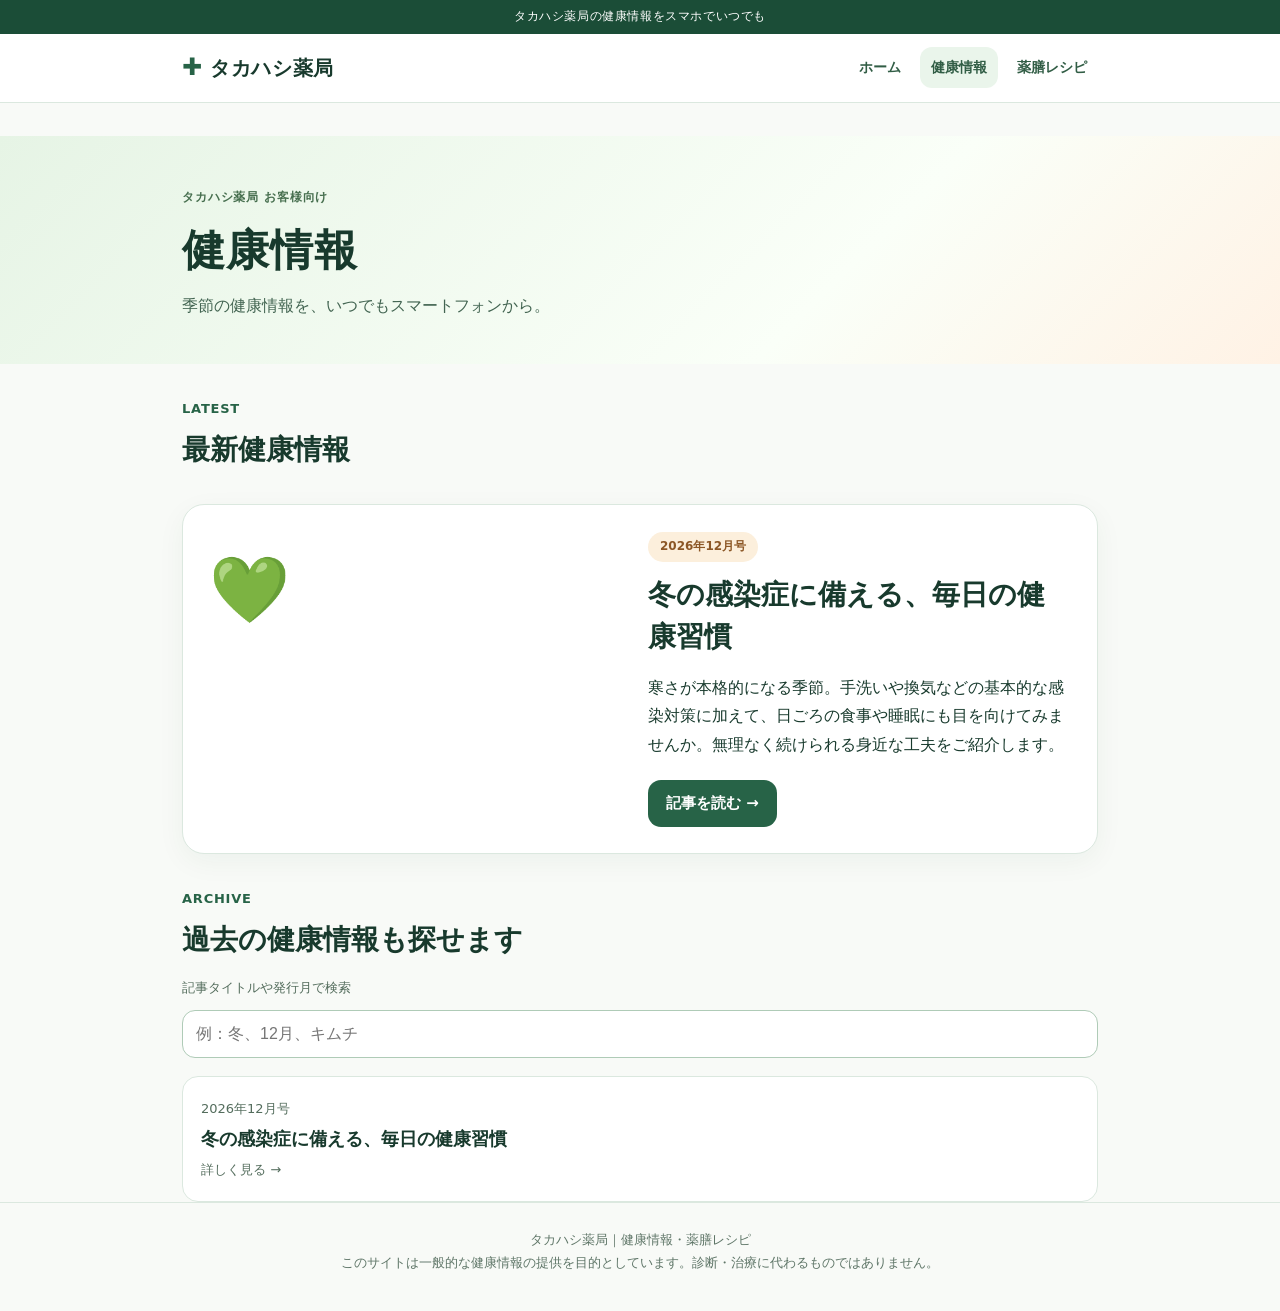
==== docs/health/index.html @ 2553d455 "Add files via upload" ====
<!DOCTYPE html><html lang="ja"><head><meta charset="utf-8"><meta name="viewport" content="width=device-width, initial-scale=1"><meta name="theme-color" content="#1b4d37"><meta name="description" content="健康情報"><title>健康情報 | タカハシ薬局</title><link rel="stylesheet" href="../assets/style.css"></head>
<body><div class="ribbon">タカハシ薬局の健康情報をスマホでいつでも</div><header><div class="wrap head"><a class="brand" href="../index.html"><em>✚</em> タカハシ薬局</a><nav aria-label="メインメニュー"><a href="../index.html" >ホーム</a><a href="../health/" aria-current=page>健康情報</a><a href="../recipes/" >薬膳レシピ</a></nav></div></header>
<section class="hero"><div class="wrap"><span class="tag">タカハシ薬局 お客様向け</span><h1>健康情報</h1><p class="lead">季節の健康情報を、いつでもスマートフォンから。</p></div></section><main class="wrap"><section><p class="sectionlabel">LATEST</p><h2>最新健康情報</h2><section class="card"><div class="grid"><div><div style="font-size:65px">💚</div></div><div><span class="issue">2026年12月号</span><h2 style="margin-top:12px">冬の感染症に備える、毎日の健康習慣</h2><p>寒さが本格的になる季節。手洗いや換気などの基本的な感染対策に加えて、日ごろの食事や睡眠にも目を向けてみませんか。無理なく続けられる身近な工夫をご紹介します。</p><div class="cta"><a class="btn" href="winter-health-202612.html">記事を読む →</a></div></div></div></section></section><section><p class="sectionlabel">ARCHIVE</p><h2>過去の健康情報も探せます</h2><label for="search" class="small muted">記事タイトルや発行月で検索</label><input id="search" class="search" data-filter type="search" placeholder="例：冬、12月、キムチ" autocomplete="off"><div class="article-list"><a data-search="2026年12月号 冬の感染症に備える、毎日の健康習慣 寒さが本格的になる季節。手洗いや換気などの基本的な感染対策に加えて、日ごろの食事や睡眠にも目を向けてみませんか。無理なく続けられる身近な工夫をご紹介します。" href="winter-health-202612.html"><span class="small">2026年12月号</span><strong>冬の感染症に備える、毎日の健康習慣</strong><span class="small">詳しく見る →</span></a></div></section></main>
<footer class="footer"><div class="wrap">タカハシ薬局｜健康情報・薬膳レシピ<br>このサイトは一般的な健康情報の提供を目的としています。診断・治療に代わるものではありません。</div></footer><div class="mobilebar" aria-label="スマホメニュー"><a href="../index.html"><span>🏠</span>ホーム</a><a href="../health/"><span>💚</span>健康情報</a><a href="../recipes/"><span>🥣</span>薬膳レシピ</a></div>
<script>document.querySelectorAll('[data-filter]').forEach(input=>input.addEventListener('input',()=>{const q=input.value.trim().toLowerCase();document.querySelectorAll('[data-search]').forEach(card=>{card.hidden=!card.dataset.search.toLowerCase().includes(q)})}));</script>
</body></html>
---- docs/assets/style.css ----
:root{--ink:#183a2d;--leaf:#276347;--mint:#e9f4ec;--border:#dbe8df;--cream:#fffdf6;--orange:#e89342;--muted:#546d5d;--shade:#f6faf6}
*{box-sizing:border-box}html{scroll-behavior:smooth}body{margin:0;background:#f8faf7;color:var(--ink);font-family:system-ui,-apple-system,"Hiragino Kaku Gothic ProN","Yu Gothic",Meiryo,sans-serif;line-height:1.8;font-size:16px}
a{color:var(--leaf)}a:focus-visible,button:focus-visible,input:focus-visible{outline:3px solid #e3a33c;outline-offset:3px} .wrap{max-width:960px;margin:auto;padding:0 22px}
.ribbon{text-align:center;background:#1b4d37;color:white;padding:6px;font-size:12px;letter-spacing:.05em}
header{background:white;border-bottom:1px solid var(--border);position:sticky;top:0;z-index:5}
.head{display:flex;justify-content:space-between;align-items:center;min-height:68px;gap:10px} .brand{font-size:20px;font-weight:900;color:var(--ink);text-decoration:none;white-space:nowrap;letter-spacing:.03em} .brand em{font-size:24px;font-style:normal;color:var(--leaf)} nav{display:flex;gap:8px;align-items:center}
nav a{padding:8px 11px;border-radius:12px;text-decoration:none;font-size:14px;font-weight:800;color:#315d45}nav a[aria-current=page],nav a:hover{background:#eaf5eb}
.hero{background:linear-gradient(135deg,#e6f4e5,#fafff8 65%,#fff2e5);padding:46px 0 43px}.tag{display:inline-block;font-size:12px;font-weight:900;color:#476f4f;letter-spacing:.07em}
h1{font-size:clamp(29px,5vw,43px);line-height:1.45;letter-spacing:.02em;margin:9px 0 10px}h2{font-size:clamp(21px,3.5vw,28px);line-height:1.5;margin:0 0 12px}h3{font-size:19px;line-height:1.5;margin:0 0 9px}.lead{font-size:16px;color:#426451;max-width:700px;margin:7px 0 0}
main{padding-bottom:55px}section{margin:33px 0 0}.card{background:white;border:1px solid var(--border);border-radius:22px;box-shadow:0 8px 28px rgba(25,69,43,.05);padding:26px}.muted{color:var(--muted)}.small{font-size:13px}.issue{border-radius:999px;background:#fcefdc;color:#8c5726;display:inline-block;padding:4px 12px;font-weight:800;font-size:12px}
.grid{display:grid;grid-template-columns:repeat(2,minmax(0,1fr));gap:16px}.btn{display:inline-flex;align-items:center;justify-content:center;gap:8px;min-height:46px;border-radius:13px;padding:10px 18px;background:var(--leaf);color:#fff;text-decoration:none;font-weight:800;border:0;cursor:pointer;font-size:15px}.btn.light{background:#ebf4ec;color:var(--leaf)}.cta{display:flex;flex-wrap:wrap;gap:10px;margin-top:20px}
.feature{display:grid;gap:15px}.feature .label{font-size:37px}.feature a{text-decoration:none}.feature h2{margin:4px 0}.feature p{margin:0;color:var(--muted)}
.sectionlabel{color:var(--leaf);font-weight:900;letter-spacing:.06em;font-size:13px;margin:0 0 9px}.mini{border:1px solid var(--border);border-radius:15px;padding:16px;background:#fff}.cols3{display:grid;grid-template-columns:repeat(3,minmax(0,1fr));gap:11px}.topic{font-weight:850;margin-bottom:7px}.topic p{font-size:14px;color:#496657;margin:0}.emblem{width:46px;height:46px;border-radius:13px;background:var(--mint);display:grid;place-items:center;font-size:24px;margin-bottom:12px}
.info{padding:17px 19px;border-radius:15px;background:#ecf6ec;border:1px solid #d9ead6}.info p{margin:0} .info.orange{background:#fff5e9;border-color:#f4dfc1}
.foods{display:flex;flex-wrap:wrap;gap:9px}.food{background:#f5f9f1;border:1px solid #e4ede1;padding:8px 12px;border-radius:12px;font-size:14px}.article p{line-height:1.95}.article-sub{font-weight:900;font-size:21px;margin:28px 0 12px;border-left:5px solid #87b98b;padding-left:12px}.source-list{padding-left:18px;word-break:break-all;font-size:13px}.source-list li{margin:8px 0}
.article-list{display:grid;gap:12px}.article-list a{display:block;border:1px solid var(--border);border-radius:16px;text-decoration:none;background:#fff;padding:17px 18px;color:var(--ink)}.article-list a:hover{border-color:#90be9b}.article-list strong{display:block;font-size:18px}.article-list .small{color:var(--muted)}.search{display:block;width:100%;font-size:16px;border:1px solid #afcbb7;background:#fff;padding:13px;border-radius:13px;margin:8px 0 18px;min-height:48px}
.recipe-layout{display:grid;grid-template-columns:.8fr 1.2fr;gap:23px}.recipe-photo{width:100%;border-radius:17px;display:block;object-fit:cover;border:1px solid var(--border)}.ingredients{padding:0;list-style:none}.ingredients li{padding:9px 0;display:flex;justify-content:space-between;gap:8px;border-bottom:1px dotted #cfddd1}.ingredients label{display:flex;align-items:center;gap:9px;cursor:pointer}.ingredients input{width:19px;height:19px;accent-color:var(--leaf)}.ingredients li:has(input:checked) span{text-decoration:line-through;color:#8d9c93}.ingredients strong{white-space:nowrap}.steps{padding-left:27px}.steps li{padding:7px 0 7px 5px}.steps li::marker{font-weight:900;color:var(--leaf)}
.recipe-card-img{width:100%;height:180px;object-fit:cover;border-radius:13px}.footer{padding:25px 0 36px;border-top:1px solid var(--border);color:#5f7668;text-align:center;font-size:13px}.print{margin-top:12px}
.mobilebar{display:none}
@media(max-width:690px){header{position:relative}body{font-size:15px;line-height:1.82;padding-bottom:76px}.wrap{padding:0 16px}.head{min-height:64px}.brand{font-size:17px}.brand em{font-size:20px}nav{gap:1px}nav a{padding:7px 5px;font-size:11px}.hero{padding:31px 0 27px}h1{font-size:29px;line-height:1.52}.lead{font-size:14px}.grid,.cols3,.recipe-layout{grid-template-columns:1fr}.card{padding:19px;border-radius:18px}.cta{display:grid;grid-template-columns:1fr;gap:9px}.btn{min-height:49px}.recipe-photo{max-height:260px}.mobilebar{display:grid;grid-template-columns:repeat(3,1fr);position:fixed;z-index:10;bottom:0;left:0;right:0;padding:5px 7px calc(5px + env(safe-area-inset-bottom,0px));background:#fff;border-top:1px solid #d8e6da;box-shadow:0 -4px 18px #123e2410}.mobilebar a{text-decoration:none;color:#315e46;display:grid;justify-content:center;justify-items:center;font-size:12px;font-weight:800;min-height:52px}.mobilebar span{font-size:23px;line-height:1.2}.footer{padding:25px 0 20px}.article-sub{font-size:19px}}@media print{header,.ribbon,.mobilebar,.cta,.search,.footer{display:none!important}body{background:white;padding:0}.card{box-shadow:none}}

.article-list [hidden]{display:none!important}
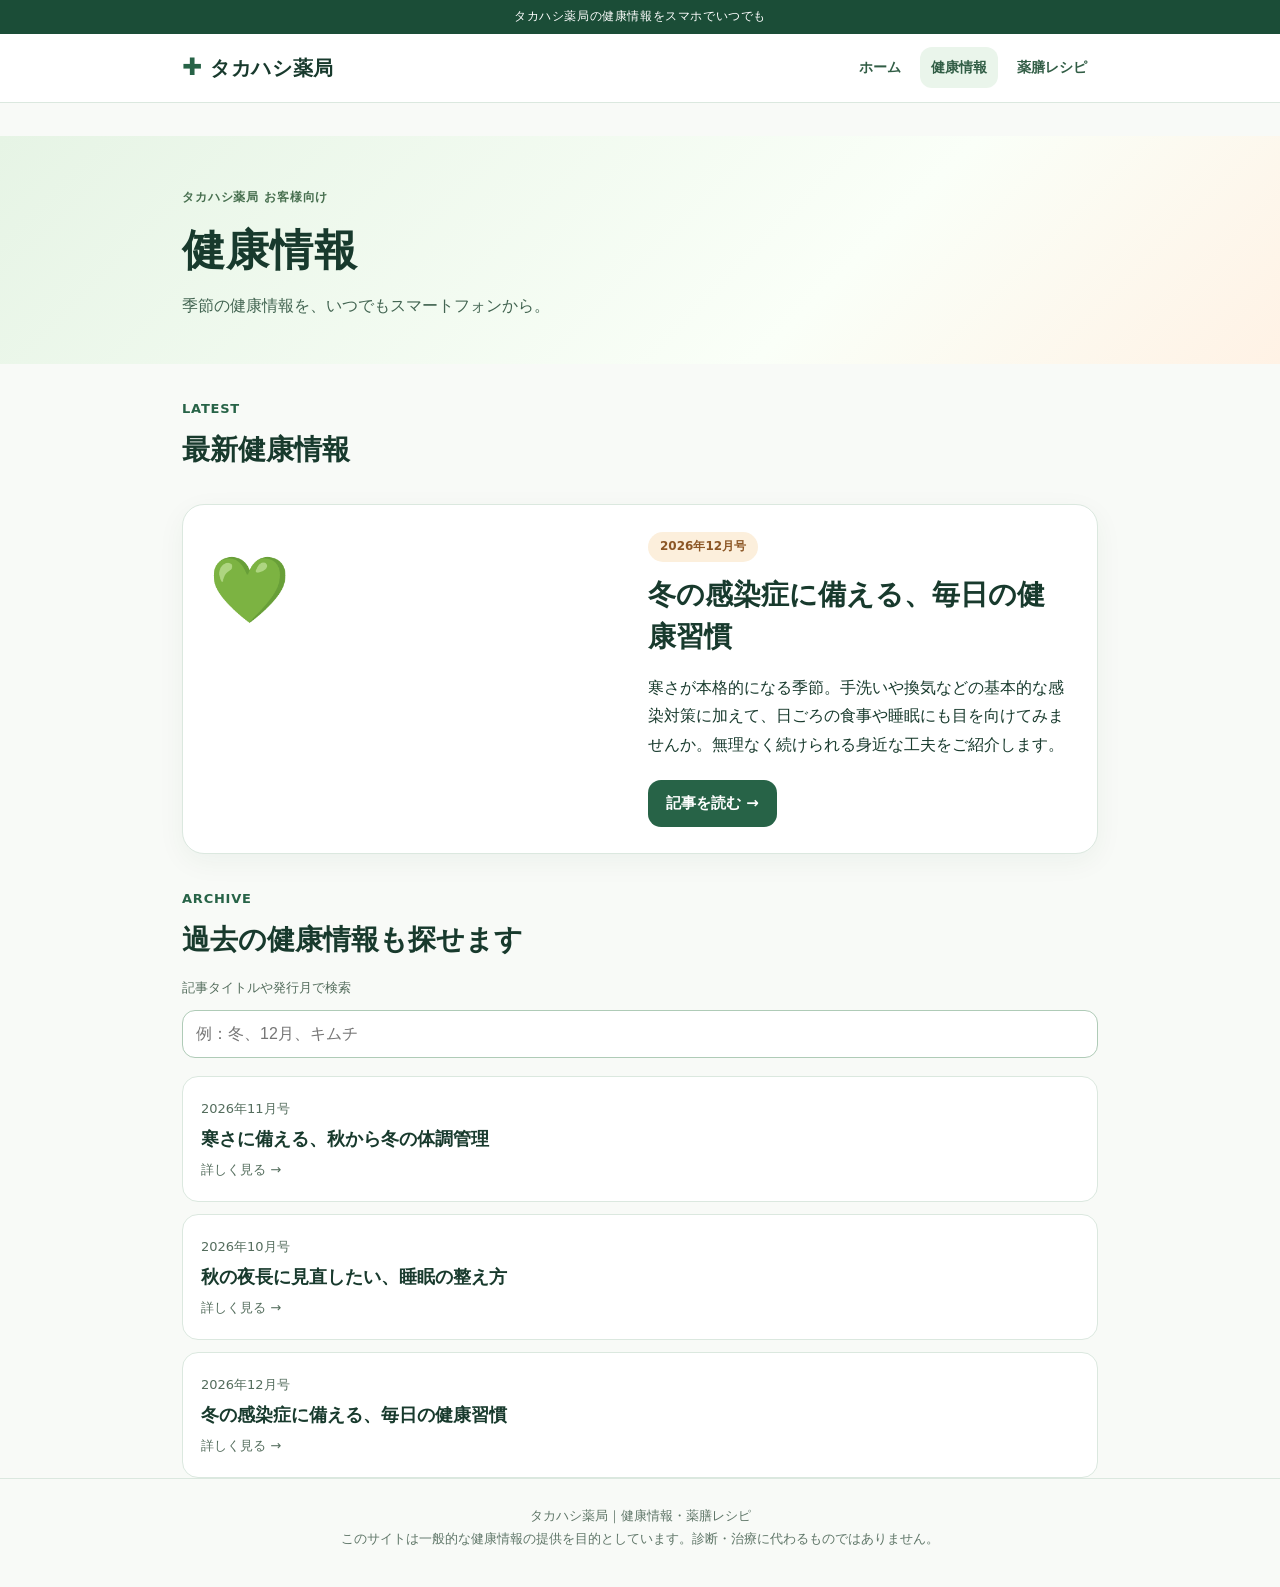
==== commit 02d227e3: "Publish October and November 2026 health articles in archive" ====
--- a/docs/health/index.html
+++ b/docs/health/index.html
@@ -1,6 +1,6 @@
 <!DOCTYPE html><html lang="ja"><head><meta charset="utf-8"><meta name="viewport" content="width=device-width, initial-scale=1"><meta name="theme-color" content="#1b4d37"><meta name="description" content="健康情報"><title>健康情報 | タカハシ薬局</title><link rel="stylesheet" href="../assets/style.css"></head>
 <body><div class="ribbon">タカハシ薬局の健康情報をスマホでいつでも</div><header><div class="wrap head"><a class="brand" href="../index.html"><em>✚</em> タカハシ薬局</a><nav aria-label="メインメニュー"><a href="../index.html" >ホーム</a><a href="../health/" aria-current=page>健康情報</a><a href="../recipes/" >薬膳レシピ</a></nav></div></header>
-<section class="hero"><div class="wrap"><span class="tag">タカハシ薬局 お客様向け</span><h1>健康情報</h1><p class="lead">季節の健康情報を、いつでもスマートフォンから。</p></div></section><main class="wrap"><section><p class="sectionlabel">LATEST</p><h2>最新健康情報</h2><section class="card"><div class="grid"><div><div style="font-size:65px">💚</div></div><div><span class="issue">2026年12月号</span><h2 style="margin-top:12px">冬の感染症に備える、毎日の健康習慣</h2><p>寒さが本格的になる季節。手洗いや換気などの基本的な感染対策に加えて、日ごろの食事や睡眠にも目を向けてみませんか。無理なく続けられる身近な工夫をご紹介します。</p><div class="cta"><a class="btn" href="winter-health-202612.html">記事を読む →</a></div></div></div></section></section><section><p class="sectionlabel">ARCHIVE</p><h2>過去の健康情報も探せます</h2><label for="search" class="small muted">記事タイトルや発行月で検索</label><input id="search" class="search" data-filter type="search" placeholder="例：冬、12月、キムチ" autocomplete="off"><div class="article-list"><a data-search="2026年12月号 冬の感染症に備える、毎日の健康習慣 寒さが本格的になる季節。手洗いや換気などの基本的な感染対策に加えて、日ごろの食事や睡眠にも目を向けてみませんか。無理なく続けられる身近な工夫をご紹介します。" href="winter-health-202612.html"><span class="small">2026年12月号</span><strong>冬の感染症に備える、毎日の健康習慣</strong><span class="small">詳しく見る →</span></a></div></section></main>
+<section class="hero"><div class="wrap"><span class="tag">タカハシ薬局 お客様向け</span><h1>健康情報</h1><p class="lead">季節の健康情報を、いつでもスマートフォンから。</p></div></section><main class="wrap"><section><p class="sectionlabel">LATEST</p><h2>最新健康情報</h2><section class="card"><div class="grid"><div><div style="font-size:65px">💚</div></div><div><span class="issue">2026年12月号</span><h2 style="margin-top:12px">冬の感染症に備える、毎日の健康習慣</h2><p>寒さが本格的になる季節。手洗いや換気などの基本的な感染対策に加えて、日ごろの食事や睡眠にも目を向けてみませんか。無理なく続けられる身近な工夫をご紹介します。</p><div class="cta"><a class="btn" href="winter-health-202612.html">記事を読む →</a></div></div></div></section></section><section><p class="sectionlabel">ARCHIVE</p><h2>過去の健康情報も探せます</h2><label for="search" class="small muted">記事タイトルや発行月で検索</label><input id="search" class="search" data-filter type="search" placeholder="例：冬、12月、キムチ" autocomplete="off"><div class="article-list"><a data-search="2026年11月号 寒さに備える 秋から冬の体調管理 冷え 温活 たんぱく質 ビタミン" href="cold-care-202611.html"><span class="small">2026年11月号</span><strong>寒さに備える、秋から冬の体調管理</strong><span class="small">詳しく見る →</span></a><a data-search="2026年10月号 秋の夜長に見直したい 睡眠の整え方 起床時刻 光 寝室環境 食生活" href="autumn-sleep-202610.html"><span class="small">2026年10月号</span><strong>秋の夜長に見直したい、睡眠の整え方</strong><span class="small">詳しく見る →</span></a><a data-search="2026年12月号 冬の感染症に備える、毎日の健康習慣 寒さが本格的になる季節。手洗いや換気などの基本的な感染対策に加えて、日ごろの食事や睡眠にも目を向けてみませんか。無理なく続けられる身近な工夫をご紹介します。" href="winter-health-202612.html"><span class="small">2026年12月号</span><strong>冬の感染症に備える、毎日の健康習慣</strong><span class="small">詳しく見る →</span></a></div></section></main>
 <footer class="footer"><div class="wrap">タカハシ薬局｜健康情報・薬膳レシピ<br>このサイトは一般的な健康情報の提供を目的としています。診断・治療に代わるものではありません。</div></footer><div class="mobilebar" aria-label="スマホメニュー"><a href="../index.html"><span>🏠</span>ホーム</a><a href="../health/"><span>💚</span>健康情報</a><a href="../recipes/"><span>🥣</span>薬膳レシピ</a></div>
 <script>document.querySelectorAll('[data-filter]').forEach(input=>input.addEventListener('input',()=>{const q=input.value.trim().toLowerCase();document.querySelectorAll('[data-search]').forEach(card=>{card.hidden=!card.dataset.search.toLowerCase().includes(q)})}));</script>
 </body></html>
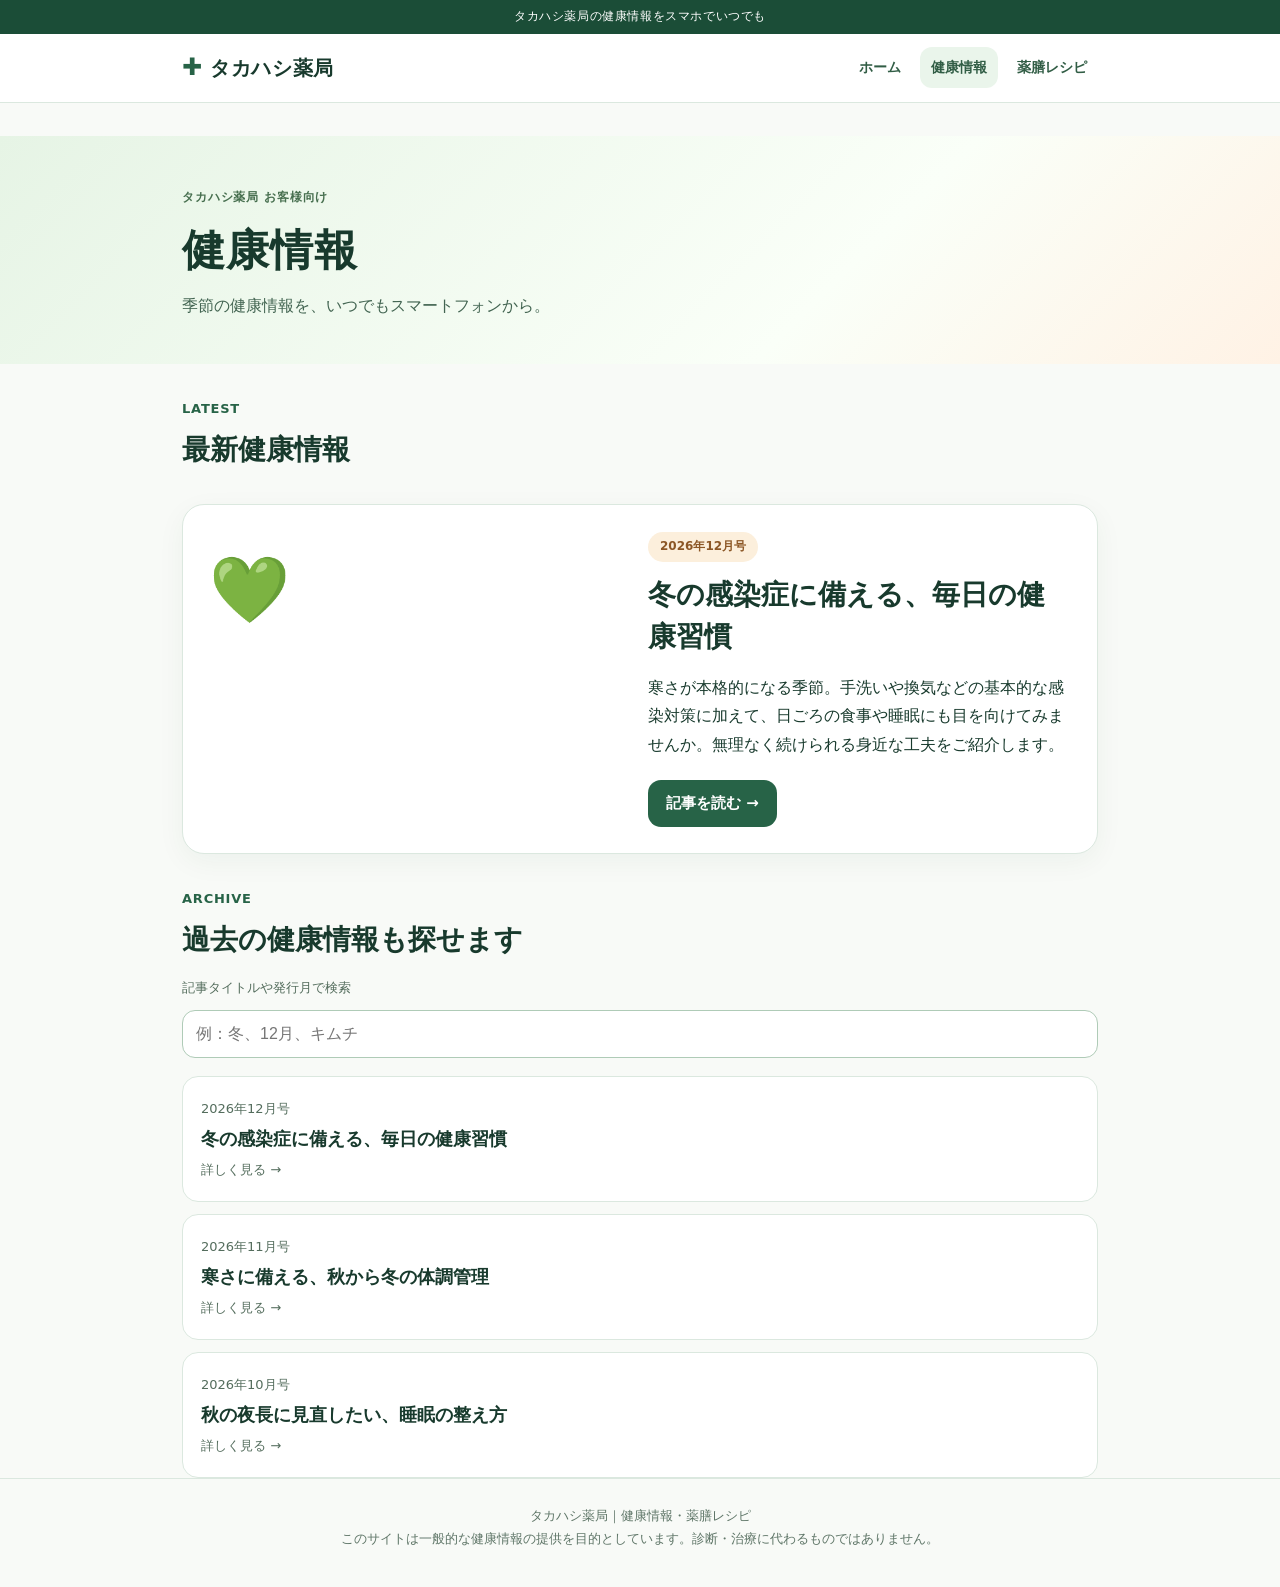
==== commit bee85fd5: "Sort 2026 health archive newest first" ====
--- a/docs/health/index.html
+++ b/docs/health/index.html
@@ -1,6 +1,6 @@
 <!DOCTYPE html><html lang="ja"><head><meta charset="utf-8"><meta name="viewport" content="width=device-width, initial-scale=1"><meta name="theme-color" content="#1b4d37"><meta name="description" content="健康情報"><title>健康情報 | タカハシ薬局</title><link rel="stylesheet" href="../assets/style.css"></head>
 <body><div class="ribbon">タカハシ薬局の健康情報をスマホでいつでも</div><header><div class="wrap head"><a class="brand" href="../index.html"><em>✚</em> タカハシ薬局</a><nav aria-label="メインメニュー"><a href="../index.html" >ホーム</a><a href="../health/" aria-current=page>健康情報</a><a href="../recipes/" >薬膳レシピ</a></nav></div></header>
-<section class="hero"><div class="wrap"><span class="tag">タカハシ薬局 お客様向け</span><h1>健康情報</h1><p class="lead">季節の健康情報を、いつでもスマートフォンから。</p></div></section><main class="wrap"><section><p class="sectionlabel">LATEST</p><h2>最新健康情報</h2><section class="card"><div class="grid"><div><div style="font-size:65px">💚</div></div><div><span class="issue">2026年12月号</span><h2 style="margin-top:12px">冬の感染症に備える、毎日の健康習慣</h2><p>寒さが本格的になる季節。手洗いや換気などの基本的な感染対策に加えて、日ごろの食事や睡眠にも目を向けてみませんか。無理なく続けられる身近な工夫をご紹介します。</p><div class="cta"><a class="btn" href="winter-health-202612.html">記事を読む →</a></div></div></div></section></section><section><p class="sectionlabel">ARCHIVE</p><h2>過去の健康情報も探せます</h2><label for="search" class="small muted">記事タイトルや発行月で検索</label><input id="search" class="search" data-filter type="search" placeholder="例：冬、12月、キムチ" autocomplete="off"><div class="article-list"><a data-search="2026年11月号 寒さに備える 秋から冬の体調管理 冷え 温活 たんぱく質 ビタミン" href="cold-care-202611.html"><span class="small">2026年11月号</span><strong>寒さに備える、秋から冬の体調管理</strong><span class="small">詳しく見る →</span></a><a data-search="2026年10月号 秋の夜長に見直したい 睡眠の整え方 起床時刻 光 寝室環境 食生活" href="autumn-sleep-202610.html"><span class="small">2026年10月号</span><strong>秋の夜長に見直したい、睡眠の整え方</strong><span class="small">詳しく見る →</span></a><a data-search="2026年12月号 冬の感染症に備える、毎日の健康習慣 寒さが本格的になる季節。手洗いや換気などの基本的な感染対策に加えて、日ごろの食事や睡眠にも目を向けてみませんか。無理なく続けられる身近な工夫をご紹介します。" href="winter-health-202612.html"><span class="small">2026年12月号</span><strong>冬の感染症に備える、毎日の健康習慣</strong><span class="small">詳しく見る →</span></a></div></section></main>
+<section class="hero"><div class="wrap"><span class="tag">タカハシ薬局 お客様向け</span><h1>健康情報</h1><p class="lead">季節の健康情報を、いつでもスマートフォンから。</p></div></section><main class="wrap"><section><p class="sectionlabel">LATEST</p><h2>最新健康情報</h2><section class="card"><div class="grid"><div><div style="font-size:65px">💚</div></div><div><span class="issue">2026年12月号</span><h2 style="margin-top:12px">冬の感染症に備える、毎日の健康習慣</h2><p>寒さが本格的になる季節。手洗いや換気などの基本的な感染対策に加えて、日ごろの食事や睡眠にも目を向けてみませんか。無理なく続けられる身近な工夫をご紹介します。</p><div class="cta"><a class="btn" href="winter-health-202612.html">記事を読む →</a></div></div></div></section></section><section><p class="sectionlabel">ARCHIVE</p><h2>過去の健康情報も探せます</h2><label for="search" class="small muted">記事タイトルや発行月で検索</label><input id="search" class="search" data-filter type="search" placeholder="例：冬、12月、キムチ" autocomplete="off"><div class="article-list"><a data-search="2026年12月号 冬の感染症に備える、毎日の健康習慣 寒さが本格的になる季節。手洗いや換気などの基本的な感染対策に加えて、日ごろの食事や睡眠にも目を向けてみませんか。無理なく続けられる身近な工夫をご紹介します。" href="winter-health-202612.html"><span class="small">2026年12月号</span><strong>冬の感染症に備える、毎日の健康習慣</strong><span class="small">詳しく見る →</span></a><a data-search="2026年11月号 寒さに備える 秋から冬の体調管理 冷え 温活 たんぱく質 ビタミン" href="cold-care-202611.html"><span class="small">2026年11月号</span><strong>寒さに備える、秋から冬の体調管理</strong><span class="small">詳しく見る →</span></a><a data-search="2026年10月号 秋の夜長に見直したい 睡眠の整え方 起床時刻 光 寝室環境 食生活" href="autumn-sleep-202610.html"><span class="small">2026年10月号</span><strong>秋の夜長に見直したい、睡眠の整え方</strong><span class="small">詳しく見る →</span></a></div></section></main>
 <footer class="footer"><div class="wrap">タカハシ薬局｜健康情報・薬膳レシピ<br>このサイトは一般的な健康情報の提供を目的としています。診断・治療に代わるものではありません。</div></footer><div class="mobilebar" aria-label="スマホメニュー"><a href="../index.html"><span>🏠</span>ホーム</a><a href="../health/"><span>💚</span>健康情報</a><a href="../recipes/"><span>🥣</span>薬膳レシピ</a></div>
 <script>document.querySelectorAll('[data-filter]').forEach(input=>input.addEventListener('input',()=>{const q=input.value.trim().toLowerCase();document.querySelectorAll('[data-search]').forEach(card=>{card.hidden=!card.dataset.search.toLowerCase().includes(q)})}));</script>
 </body></html>
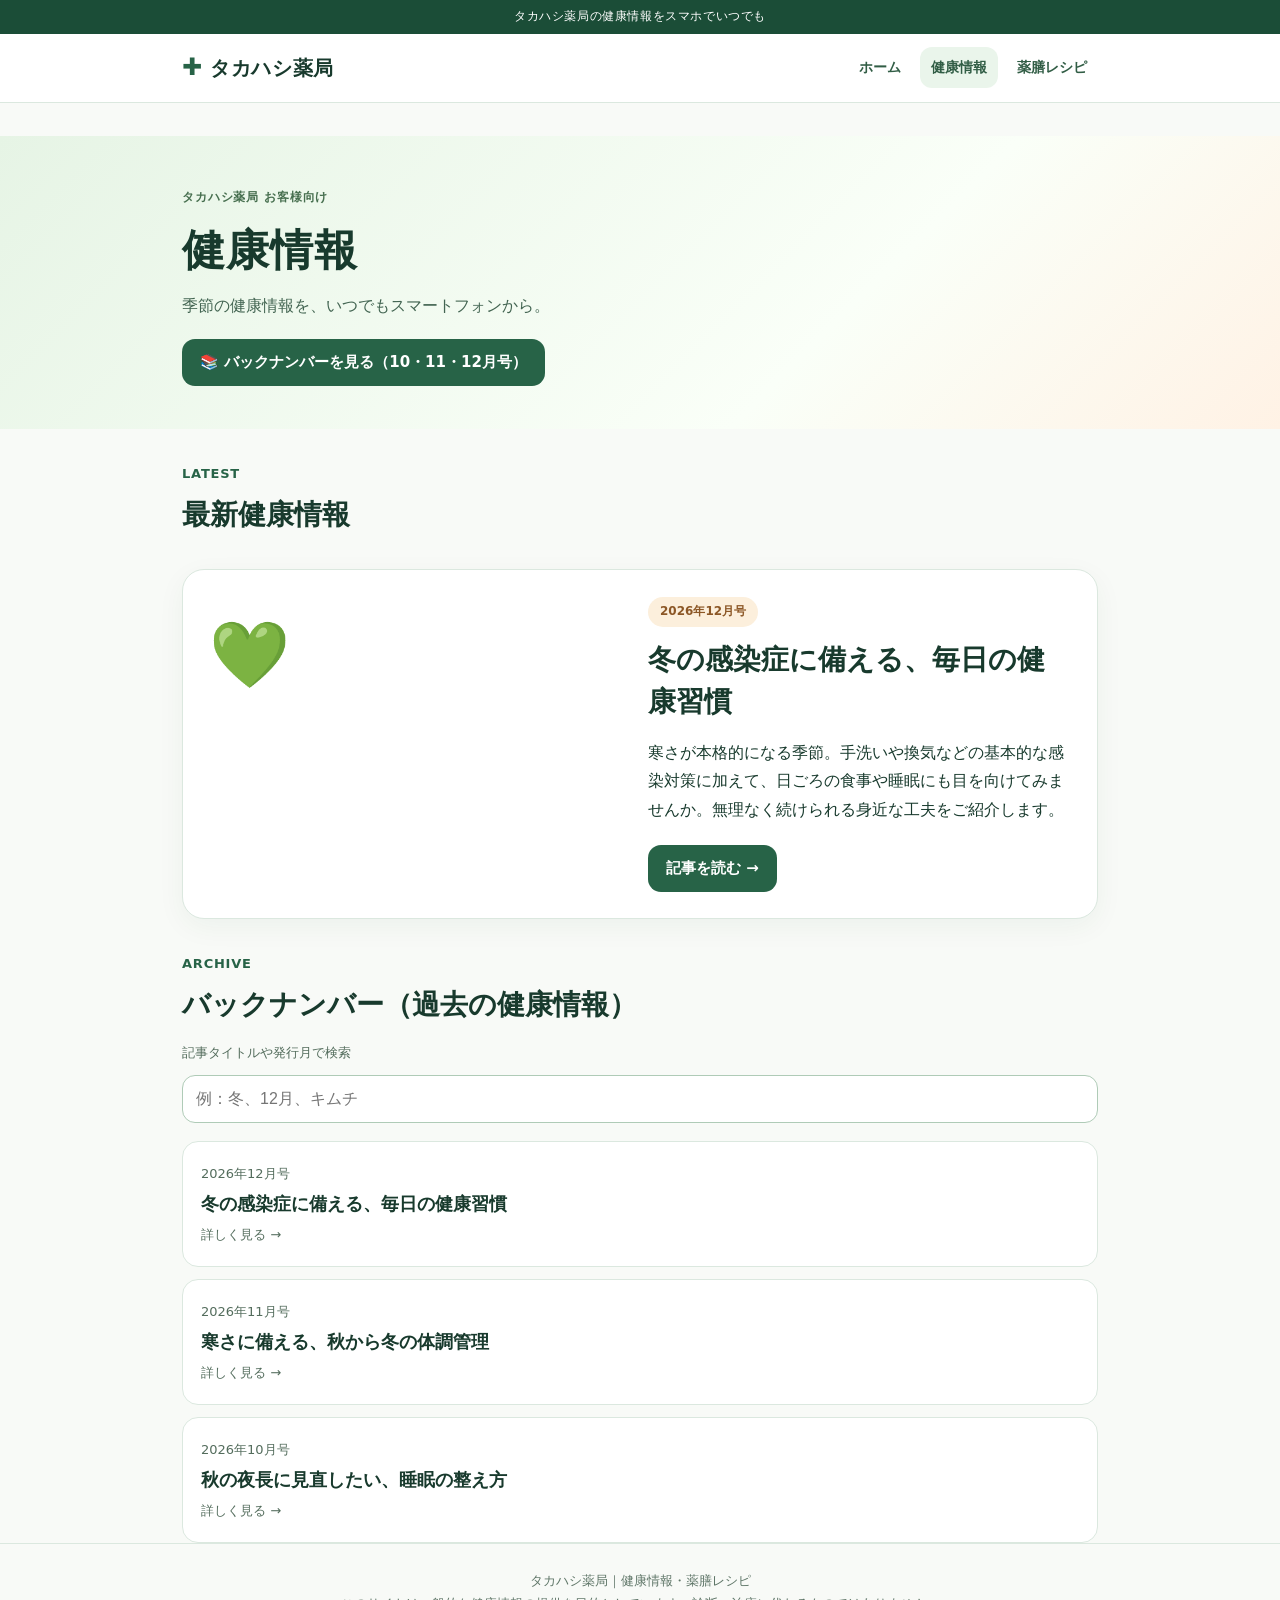
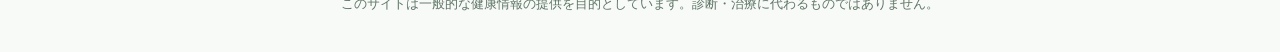
==== commit 23c2ebe7: "Make health backnumbers accessible at top of page" ====
--- a/docs/health/index.html
+++ b/docs/health/index.html
@@ -1,6 +1,6 @@
 <!DOCTYPE html><html lang="ja"><head><meta charset="utf-8"><meta name="viewport" content="width=device-width, initial-scale=1"><meta name="theme-color" content="#1b4d37"><meta name="description" content="健康情報"><title>健康情報 | タカハシ薬局</title><link rel="stylesheet" href="../assets/style.css"></head>
 <body><div class="ribbon">タカハシ薬局の健康情報をスマホでいつでも</div><header><div class="wrap head"><a class="brand" href="../index.html"><em>✚</em> タカハシ薬局</a><nav aria-label="メインメニュー"><a href="../index.html" >ホーム</a><a href="../health/" aria-current=page>健康情報</a><a href="../recipes/" >薬膳レシピ</a></nav></div></header>
-<section class="hero"><div class="wrap"><span class="tag">タカハシ薬局 お客様向け</span><h1>健康情報</h1><p class="lead">季節の健康情報を、いつでもスマートフォンから。</p></div></section><main class="wrap"><section><p class="sectionlabel">LATEST</p><h2>最新健康情報</h2><section class="card"><div class="grid"><div><div style="font-size:65px">💚</div></div><div><span class="issue">2026年12月号</span><h2 style="margin-top:12px">冬の感染症に備える、毎日の健康習慣</h2><p>寒さが本格的になる季節。手洗いや換気などの基本的な感染対策に加えて、日ごろの食事や睡眠にも目を向けてみませんか。無理なく続けられる身近な工夫をご紹介します。</p><div class="cta"><a class="btn" href="winter-health-202612.html">記事を読む →</a></div></div></div></section></section><section><p class="sectionlabel">ARCHIVE</p><h2>過去の健康情報も探せます</h2><label for="search" class="small muted">記事タイトルや発行月で検索</label><input id="search" class="search" data-filter type="search" placeholder="例：冬、12月、キムチ" autocomplete="off"><div class="article-list"><a data-search="2026年12月号 冬の感染症に備える、毎日の健康習慣 寒さが本格的になる季節。手洗いや換気などの基本的な感染対策に加えて、日ごろの食事や睡眠にも目を向けてみませんか。無理なく続けられる身近な工夫をご紹介します。" href="winter-health-202612.html"><span class="small">2026年12月号</span><strong>冬の感染症に備える、毎日の健康習慣</strong><span class="small">詳しく見る →</span></a><a data-search="2026年11月号 寒さに備える 秋から冬の体調管理 冷え 温活 たんぱく質 ビタミン" href="cold-care-202611.html"><span class="small">2026年11月号</span><strong>寒さに備える、秋から冬の体調管理</strong><span class="small">詳しく見る →</span></a><a data-search="2026年10月号 秋の夜長に見直したい 睡眠の整え方 起床時刻 光 寝室環境 食生活" href="autumn-sleep-202610.html"><span class="small">2026年10月号</span><strong>秋の夜長に見直したい、睡眠の整え方</strong><span class="small">詳しく見る →</span></a></div></section></main>
+<section class="hero"><div class="wrap"><span class="tag">タカハシ薬局 お客様向け</span><h1>健康情報</h1><p class="lead">季節の健康情報を、いつでもスマートフォンから。</p><div class="cta" style="margin-top:18px"><a class="btn" href="#backnumber">📚 バックナンバーを見る（10・11・12月号）</a></div></div></section><main class="wrap"><section><p class="sectionlabel">LATEST</p><h2>最新健康情報</h2><section class="card"><div class="grid"><div><div style="font-size:65px">💚</div></div><div><span class="issue">2026年12月号</span><h2 style="margin-top:12px">冬の感染症に備える、毎日の健康習慣</h2><p>寒さが本格的になる季節。手洗いや換気などの基本的な感染対策に加えて、日ごろの食事や睡眠にも目を向けてみませんか。無理なく続けられる身近な工夫をご紹介します。</p><div class="cta"><a class="btn" href="winter-health-202612.html">記事を読む →</a></div></div></div></section></section><section id="backnumber" style="scroll-margin-top:85px"><p class="sectionlabel">ARCHIVE</p><h2>バックナンバー（過去の健康情報）</h2><label for="search" class="small muted">記事タイトルや発行月で検索</label><input id="search" class="search" data-filter type="search" placeholder="例：冬、12月、キムチ" autocomplete="off"><div class="article-list"><a data-search="2026年12月号 冬の感染症に備える、毎日の健康習慣 寒さが本格的になる季節。手洗いや換気などの基本的な感染対策に加えて、日ごろの食事や睡眠にも目を向けてみませんか。無理なく続けられる身近な工夫をご紹介します。" href="winter-health-202612.html"><span class="small">2026年12月号</span><strong>冬の感染症に備える、毎日の健康習慣</strong><span class="small">詳しく見る →</span></a><a data-search="2026年11月号 寒さに備える 秋から冬の体調管理 冷え 温活 たんぱく質 ビタミン" href="cold-care-202611.html"><span class="small">2026年11月号</span><strong>寒さに備える、秋から冬の体調管理</strong><span class="small">詳しく見る →</span></a><a data-search="2026年10月号 秋の夜長に見直したい 睡眠の整え方 起床時刻 光 寝室環境 食生活" href="autumn-sleep-202610.html"><span class="small">2026年10月号</span><strong>秋の夜長に見直したい、睡眠の整え方</strong><span class="small">詳しく見る →</span></a></div></section></main>
 <footer class="footer"><div class="wrap">タカハシ薬局｜健康情報・薬膳レシピ<br>このサイトは一般的な健康情報の提供を目的としています。診断・治療に代わるものではありません。</div></footer><div class="mobilebar" aria-label="スマホメニュー"><a href="../index.html"><span>🏠</span>ホーム</a><a href="../health/"><span>💚</span>健康情報</a><a href="../recipes/"><span>🥣</span>薬膳レシピ</a></div>
 <script>document.querySelectorAll('[data-filter]').forEach(input=>input.addEventListener('input',()=>{const q=input.value.trim().toLowerCase();document.querySelectorAll('[data-search]').forEach(card=>{card.hidden=!card.dataset.search.toLowerCase().includes(q)})}));</script>
 </body></html>
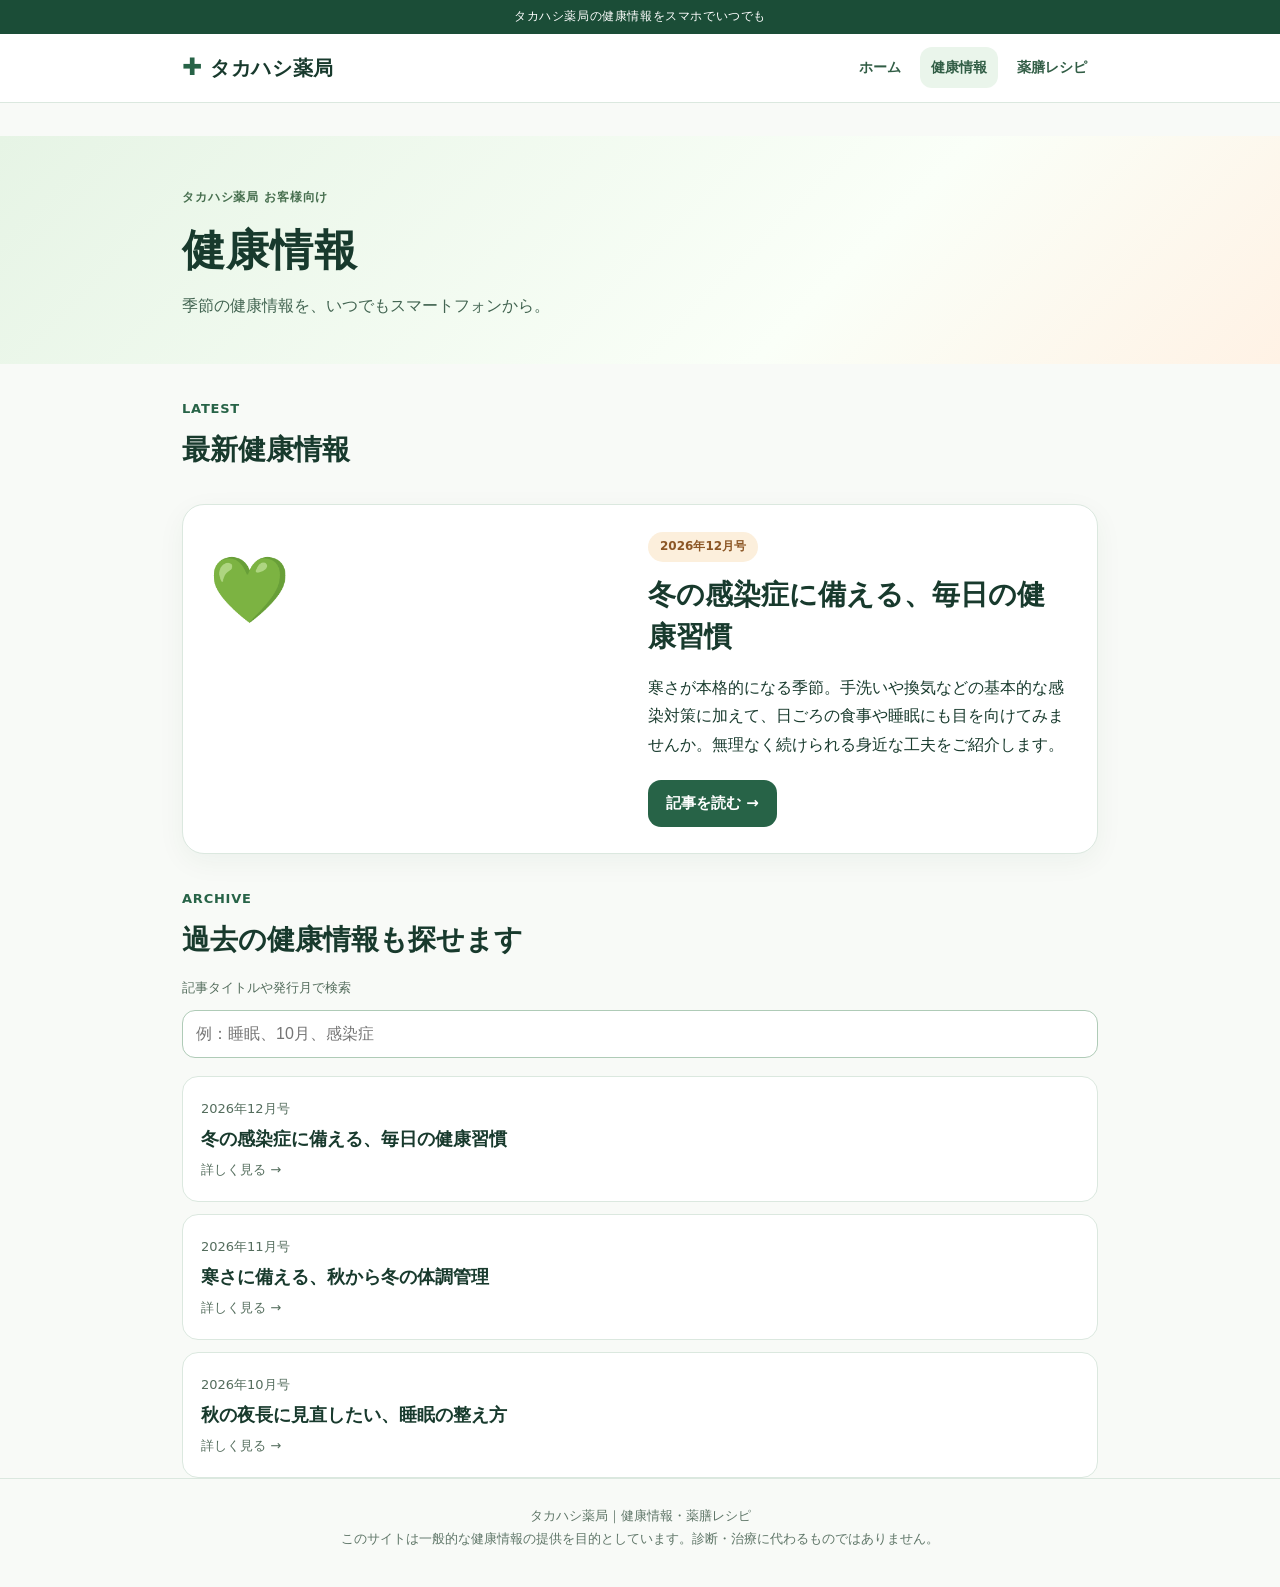
==== commit 19122ce0: "Match health archive layout with recipe archive below latest issue" ====
--- a/docs/health/index.html
+++ b/docs/health/index.html
@@ -1,6 +1,6 @@
 <!DOCTYPE html><html lang="ja"><head><meta charset="utf-8"><meta name="viewport" content="width=device-width, initial-scale=1"><meta name="theme-color" content="#1b4d37"><meta name="description" content="健康情報"><title>健康情報 | タカハシ薬局</title><link rel="stylesheet" href="../assets/style.css"></head>
 <body><div class="ribbon">タカハシ薬局の健康情報をスマホでいつでも</div><header><div class="wrap head"><a class="brand" href="../index.html"><em>✚</em> タカハシ薬局</a><nav aria-label="メインメニュー"><a href="../index.html" >ホーム</a><a href="../health/" aria-current=page>健康情報</a><a href="../recipes/" >薬膳レシピ</a></nav></div></header>
-<section class="hero"><div class="wrap"><span class="tag">タカハシ薬局 お客様向け</span><h1>健康情報</h1><p class="lead">季節の健康情報を、いつでもスマートフォンから。</p><div class="cta" style="margin-top:18px"><a class="btn" href="#backnumber">📚 バックナンバーを見る（10・11・12月号）</a></div></div></section><main class="wrap"><section><p class="sectionlabel">LATEST</p><h2>最新健康情報</h2><section class="card"><div class="grid"><div><div style="font-size:65px">💚</div></div><div><span class="issue">2026年12月号</span><h2 style="margin-top:12px">冬の感染症に備える、毎日の健康習慣</h2><p>寒さが本格的になる季節。手洗いや換気などの基本的な感染対策に加えて、日ごろの食事や睡眠にも目を向けてみませんか。無理なく続けられる身近な工夫をご紹介します。</p><div class="cta"><a class="btn" href="winter-health-202612.html">記事を読む →</a></div></div></div></section></section><section id="backnumber" style="scroll-margin-top:85px"><p class="sectionlabel">ARCHIVE</p><h2>バックナンバー（過去の健康情報）</h2><label for="search" class="small muted">記事タイトルや発行月で検索</label><input id="search" class="search" data-filter type="search" placeholder="例：冬、12月、キムチ" autocomplete="off"><div class="article-list"><a data-search="2026年12月号 冬の感染症に備える、毎日の健康習慣 寒さが本格的になる季節。手洗いや換気などの基本的な感染対策に加えて、日ごろの食事や睡眠にも目を向けてみませんか。無理なく続けられる身近な工夫をご紹介します。" href="winter-health-202612.html"><span class="small">2026年12月号</span><strong>冬の感染症に備える、毎日の健康習慣</strong><span class="small">詳しく見る →</span></a><a data-search="2026年11月号 寒さに備える 秋から冬の体調管理 冷え 温活 たんぱく質 ビタミン" href="cold-care-202611.html"><span class="small">2026年11月号</span><strong>寒さに備える、秋から冬の体調管理</strong><span class="small">詳しく見る →</span></a><a data-search="2026年10月号 秋の夜長に見直したい 睡眠の整え方 起床時刻 光 寝室環境 食生活" href="autumn-sleep-202610.html"><span class="small">2026年10月号</span><strong>秋の夜長に見直したい、睡眠の整え方</strong><span class="small">詳しく見る →</span></a></div></section></main>
+<section class="hero"><div class="wrap"><span class="tag">タカハシ薬局 お客様向け</span><h1>健康情報</h1><p class="lead">季節の健康情報を、いつでもスマートフォンから。</p></div></section><main class="wrap"><section><p class="sectionlabel">LATEST</p><h2>最新健康情報</h2><section class="card"><div class="grid"><div><div style="font-size:65px">💚</div></div><div><span class="issue">2026年12月号</span><h2 style="margin-top:12px">冬の感染症に備える、毎日の健康習慣</h2><p>寒さが本格的になる季節。手洗いや換気などの基本的な感染対策に加えて、日ごろの食事や睡眠にも目を向けてみませんか。無理なく続けられる身近な工夫をご紹介します。</p><div class="cta"><a class="btn" href="winter-health-202612.html">記事を読む →</a></div></div></div></section></section><section id="backnumber" style="scroll-margin-top:85px"><p class="sectionlabel">ARCHIVE</p><h2>過去の健康情報も探せます</h2><label for="search" class="small muted">記事タイトルや発行月で検索</label><input id="search" class="search" data-filter type="search" placeholder="例：睡眠、10月、感染症" autocomplete="off"><div class="article-list"><a data-search="2026年12月号 冬の感染症に備える、毎日の健康習慣 寒さが本格的になる季節。手洗いや換気などの基本的な感染対策に加えて、日ごろの食事や睡眠にも目を向けてみませんか。無理なく続けられる身近な工夫をご紹介します。" href="winter-health-202612.html"><span class="small">2026年12月号</span><strong>冬の感染症に備える、毎日の健康習慣</strong><span class="small">詳しく見る →</span></a><a data-search="2026年11月号 寒さに備える 秋から冬の体調管理 冷え 温活 たんぱく質 ビタミン" href="cold-care-202611.html"><span class="small">2026年11月号</span><strong>寒さに備える、秋から冬の体調管理</strong><span class="small">詳しく見る →</span></a><a data-search="2026年10月号 秋の夜長に見直したい 睡眠の整え方 起床時刻 光 寝室環境 食生活" href="autumn-sleep-202610.html"><span class="small">2026年10月号</span><strong>秋の夜長に見直したい、睡眠の整え方</strong><span class="small">詳しく見る →</span></a></div></section></main>
 <footer class="footer"><div class="wrap">タカハシ薬局｜健康情報・薬膳レシピ<br>このサイトは一般的な健康情報の提供を目的としています。診断・治療に代わるものではありません。</div></footer><div class="mobilebar" aria-label="スマホメニュー"><a href="../index.html"><span>🏠</span>ホーム</a><a href="../health/"><span>💚</span>健康情報</a><a href="../recipes/"><span>🥣</span>薬膳レシピ</a></div>
 <script>document.querySelectorAll('[data-filter]').forEach(input=>input.addEventListener('input',()=>{const q=input.value.trim().toLowerCase();document.querySelectorAll('[data-search]').forEach(card=>{card.hidden=!card.dataset.search.toLowerCase().includes(q)})}));</script>
 </body></html>
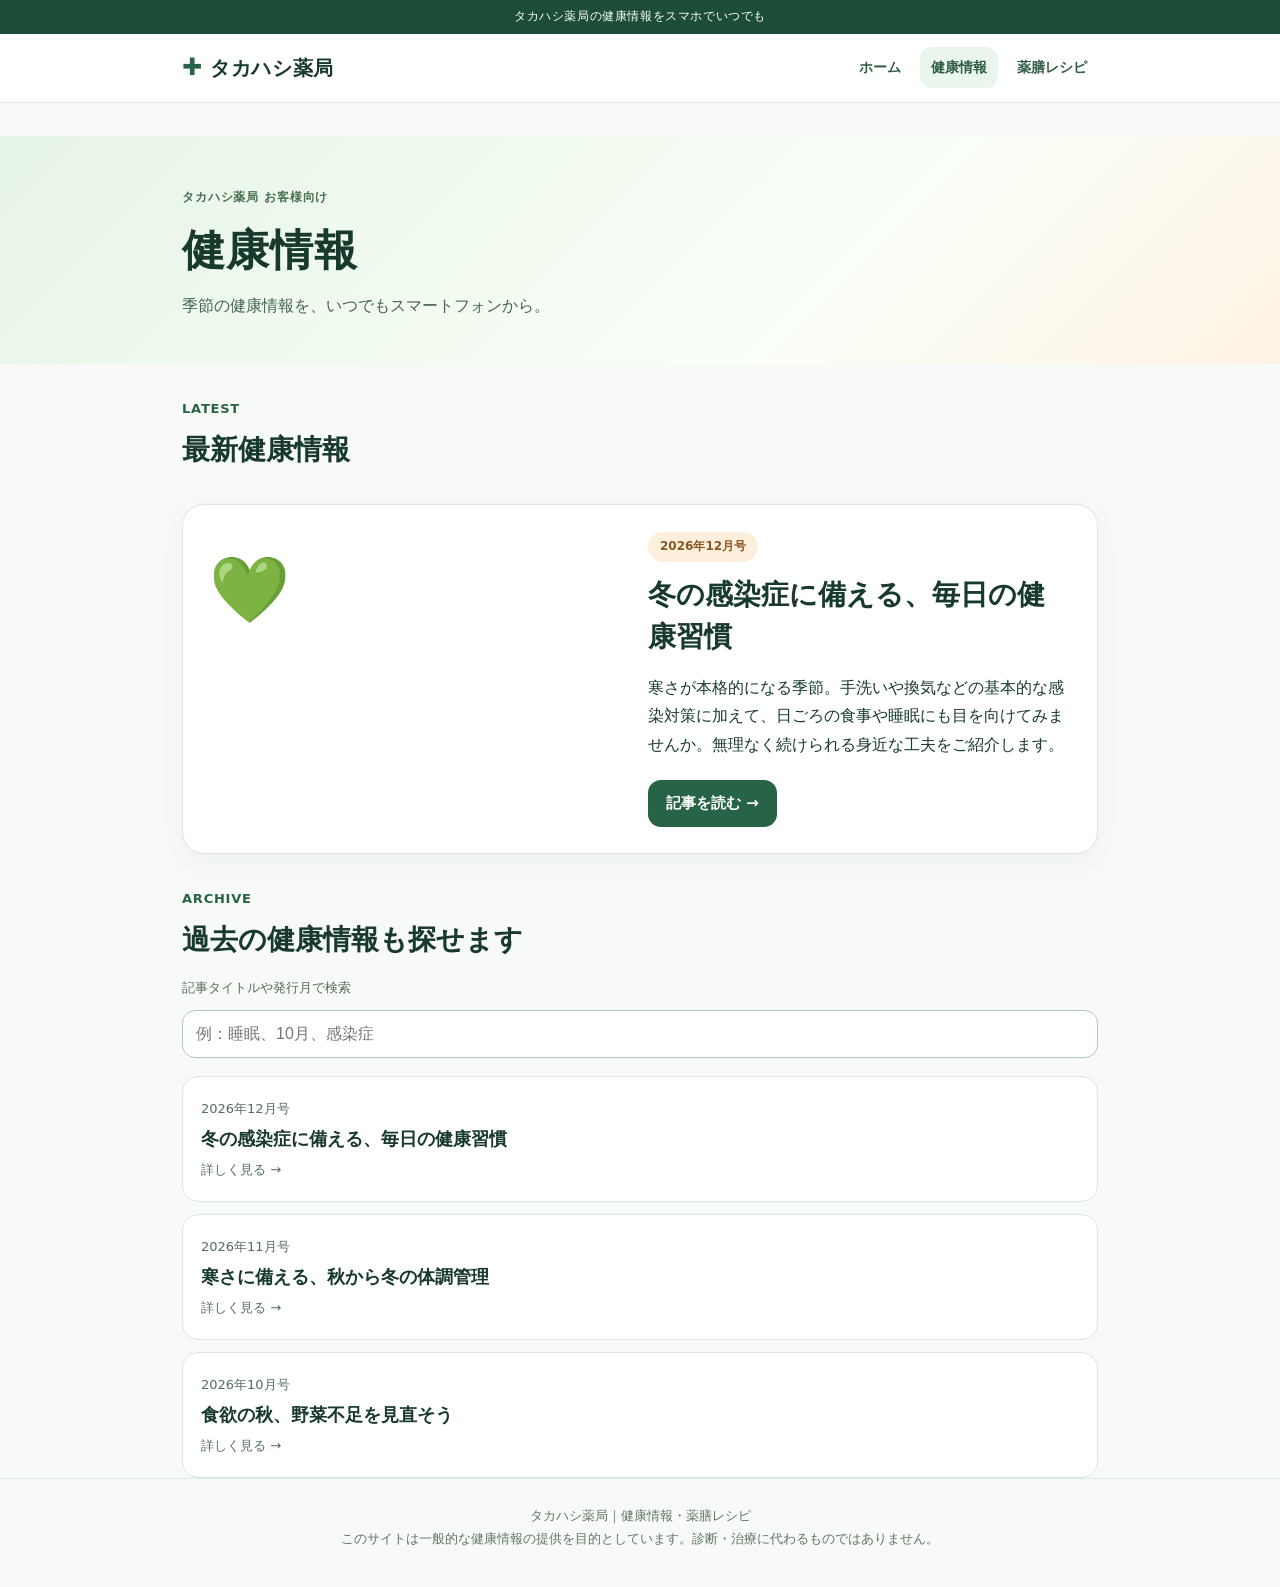
==== commit c527775a: "Fix October 2026 health archive title to match Progreen-aligned article" ====
--- a/docs/health/index.html
+++ b/docs/health/index.html
@@ -1,6 +1,6 @@
 <!DOCTYPE html><html lang="ja"><head><meta charset="utf-8"><meta name="viewport" content="width=device-width, initial-scale=1"><meta name="theme-color" content="#1b4d37"><meta name="description" content="健康情報"><title>健康情報 | タカハシ薬局</title><link rel="stylesheet" href="../assets/style.css"></head>
 <body><div class="ribbon">タカハシ薬局の健康情報をスマホでいつでも</div><header><div class="wrap head"><a class="brand" href="../index.html"><em>✚</em> タカハシ薬局</a><nav aria-label="メインメニュー"><a href="../index.html" >ホーム</a><a href="../health/" aria-current=page>健康情報</a><a href="../recipes/" >薬膳レシピ</a></nav></div></header>
-<section class="hero"><div class="wrap"><span class="tag">タカハシ薬局 お客様向け</span><h1>健康情報</h1><p class="lead">季節の健康情報を、いつでもスマートフォンから。</p></div></section><main class="wrap"><section><p class="sectionlabel">LATEST</p><h2>最新健康情報</h2><section class="card"><div class="grid"><div><div style="font-size:65px">💚</div></div><div><span class="issue">2026年12月号</span><h2 style="margin-top:12px">冬の感染症に備える、毎日の健康習慣</h2><p>寒さが本格的になる季節。手洗いや換気などの基本的な感染対策に加えて、日ごろの食事や睡眠にも目を向けてみませんか。無理なく続けられる身近な工夫をご紹介します。</p><div class="cta"><a class="btn" href="winter-health-202612.html">記事を読む →</a></div></div></div></section></section><section id="backnumber" style="scroll-margin-top:85px"><p class="sectionlabel">ARCHIVE</p><h2>過去の健康情報も探せます</h2><label for="search" class="small muted">記事タイトルや発行月で検索</label><input id="search" class="search" data-filter type="search" placeholder="例：睡眠、10月、感染症" autocomplete="off"><div class="article-list"><a data-search="2026年12月号 冬の感染症に備える、毎日の健康習慣 寒さが本格的になる季節。手洗いや換気などの基本的な感染対策に加えて、日ごろの食事や睡眠にも目を向けてみませんか。無理なく続けられる身近な工夫をご紹介します。" href="winter-health-202612.html"><span class="small">2026年12月号</span><strong>冬の感染症に備える、毎日の健康習慣</strong><span class="small">詳しく見る →</span></a><a data-search="2026年11月号 寒さに備える 秋から冬の体調管理 冷え 温活 たんぱく質 ビタミン" href="cold-care-202611.html"><span class="small">2026年11月号</span><strong>寒さに備える、秋から冬の体調管理</strong><span class="small">詳しく見る →</span></a><a data-search="2026年10月号 秋の夜長に見直したい 睡眠の整え方 起床時刻 光 寝室環境 食生活" href="autumn-sleep-202610.html"><span class="small">2026年10月号</span><strong>秋の夜長に見直したい、睡眠の整え方</strong><span class="small">詳しく見る →</span></a></div></section></main>
+<section class="hero"><div class="wrap"><span class="tag">タカハシ薬局 お客様向け</span><h1>健康情報</h1><p class="lead">季節の健康情報を、いつでもスマートフォンから。</p></div></section><main class="wrap"><section><p class="sectionlabel">LATEST</p><h2>最新健康情報</h2><section class="card"><div class="grid"><div><div style="font-size:65px">💚</div></div><div><span class="issue">2026年12月号</span><h2 style="margin-top:12px">冬の感染症に備える、毎日の健康習慣</h2><p>寒さが本格的になる季節。手洗いや換気などの基本的な感染対策に加えて、日ごろの食事や睡眠にも目を向けてみませんか。無理なく続けられる身近な工夫をご紹介します。</p><div class="cta"><a class="btn" href="winter-health-202612.html">記事を読む →</a></div></div></div></section></section><section id="backnumber" style="scroll-margin-top:85px"><p class="sectionlabel">ARCHIVE</p><h2>過去の健康情報も探せます</h2><label for="search" class="small muted">記事タイトルや発行月で検索</label><input id="search" class="search" data-filter type="search" placeholder="例：睡眠、10月、感染症" autocomplete="off"><div class="article-list"><a data-search="2026年12月号 冬の感染症に備える、毎日の健康習慣 寒さが本格的になる季節。手洗いや換気などの基本的な感染対策に加えて、日ごろの食事や睡眠にも目を向けてみませんか。無理なく続けられる身近な工夫をご紹介します。" href="winter-health-202612.html"><span class="small">2026年12月号</span><strong>冬の感染症に備える、毎日の健康習慣</strong><span class="small">詳しく見る →</span></a><a data-search="2026年11月号 寒さに備える 秋から冬の体調管理 冷え 温活 たんぱく質 ビタミン" href="cold-care-202611.html"><span class="small">2026年11月号</span><strong>寒さに備える、秋から冬の体調管理</strong><span class="small">詳しく見る →</span></a><a data-search="2026年10月号 食欲の秋 野菜不足を見直そう 食物繊維 ビタミンC βカロテン プログリーン" href="autumn-sleep-202610.html"><span class="small">2026年10月号</span><strong>食欲の秋、野菜不足を見直そう</strong><span class="small">詳しく見る →</span></a></div></section></main>
 <footer class="footer"><div class="wrap">タカハシ薬局｜健康情報・薬膳レシピ<br>このサイトは一般的な健康情報の提供を目的としています。診断・治療に代わるものではありません。</div></footer><div class="mobilebar" aria-label="スマホメニュー"><a href="../index.html"><span>🏠</span>ホーム</a><a href="../health/"><span>💚</span>健康情報</a><a href="../recipes/"><span>🥣</span>薬膳レシピ</a></div>
 <script>document.querySelectorAll('[data-filter]').forEach(input=>input.addEventListener('input',()=>{const q=input.value.trim().toLowerCase();document.querySelectorAll('[data-search]').forEach(card=>{card.hidden=!card.dataset.search.toLowerCase().includes(q)})}));</script>
 </body></html>
